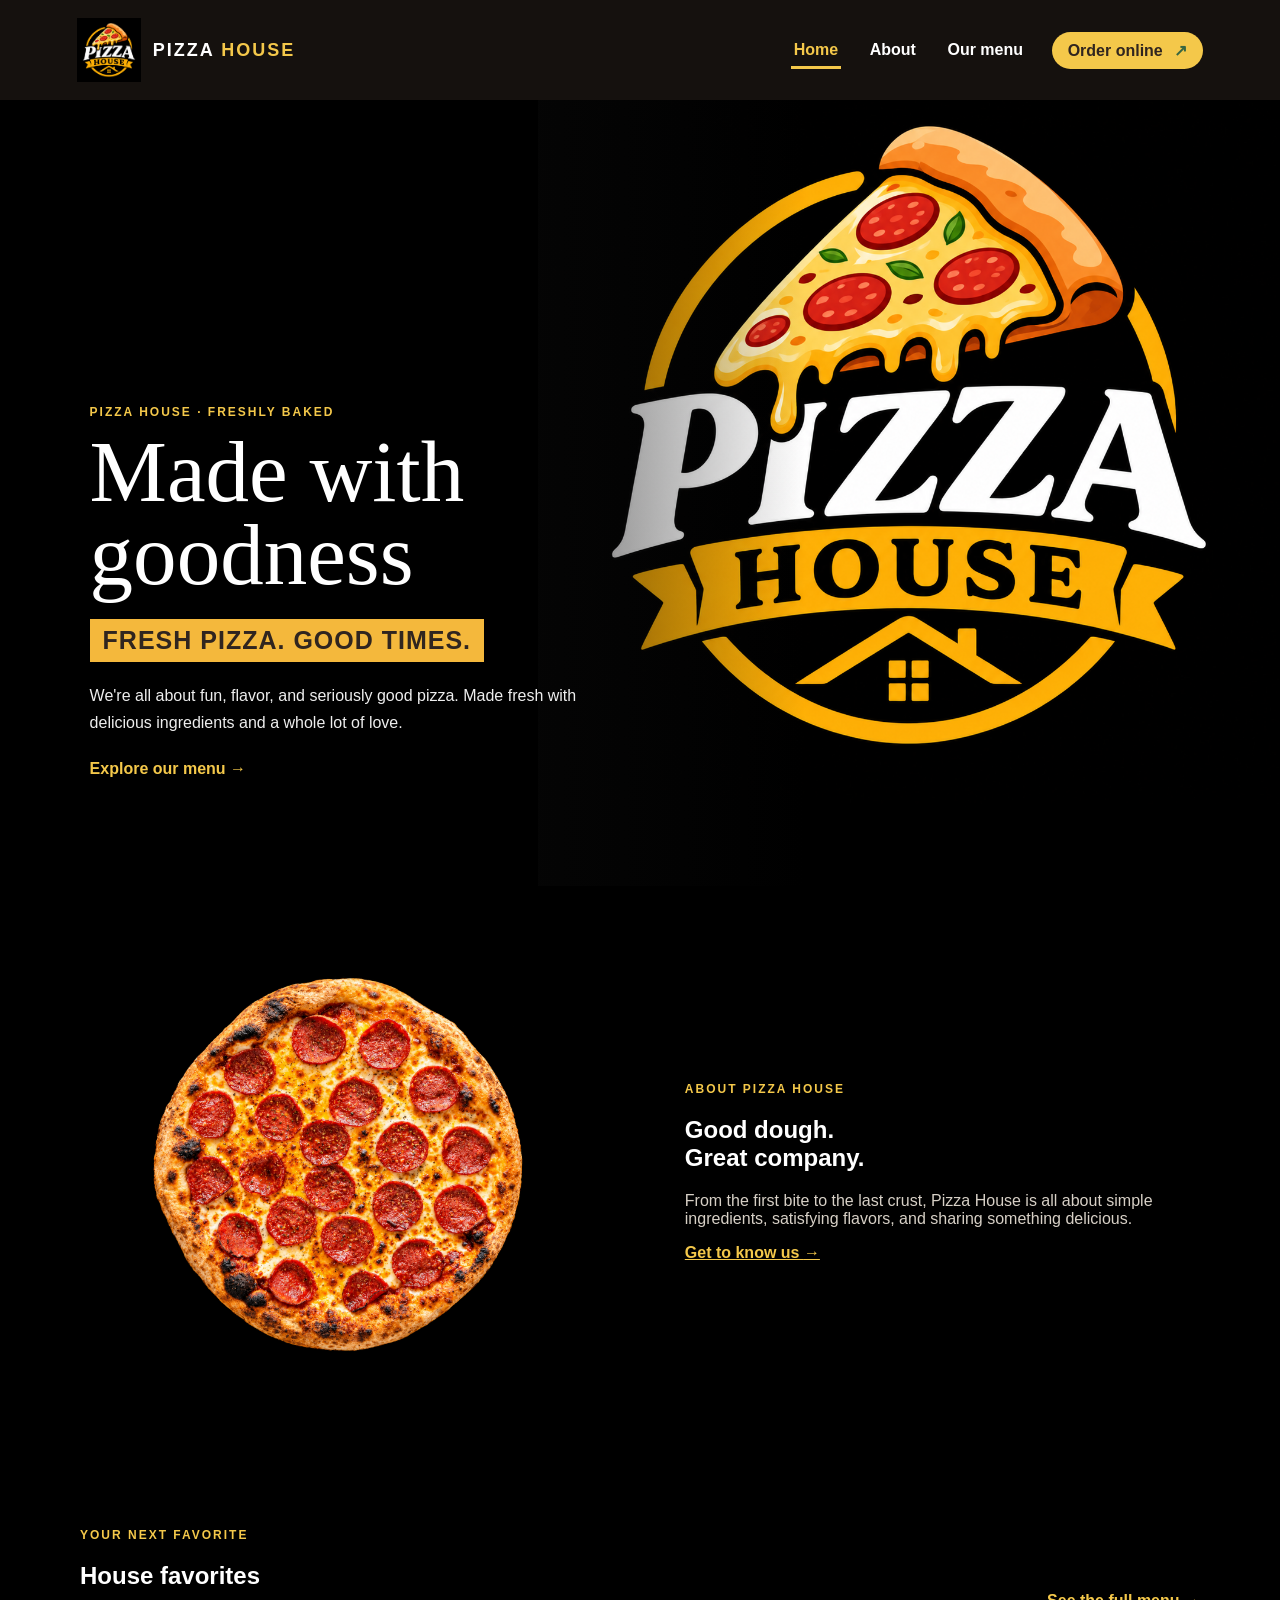
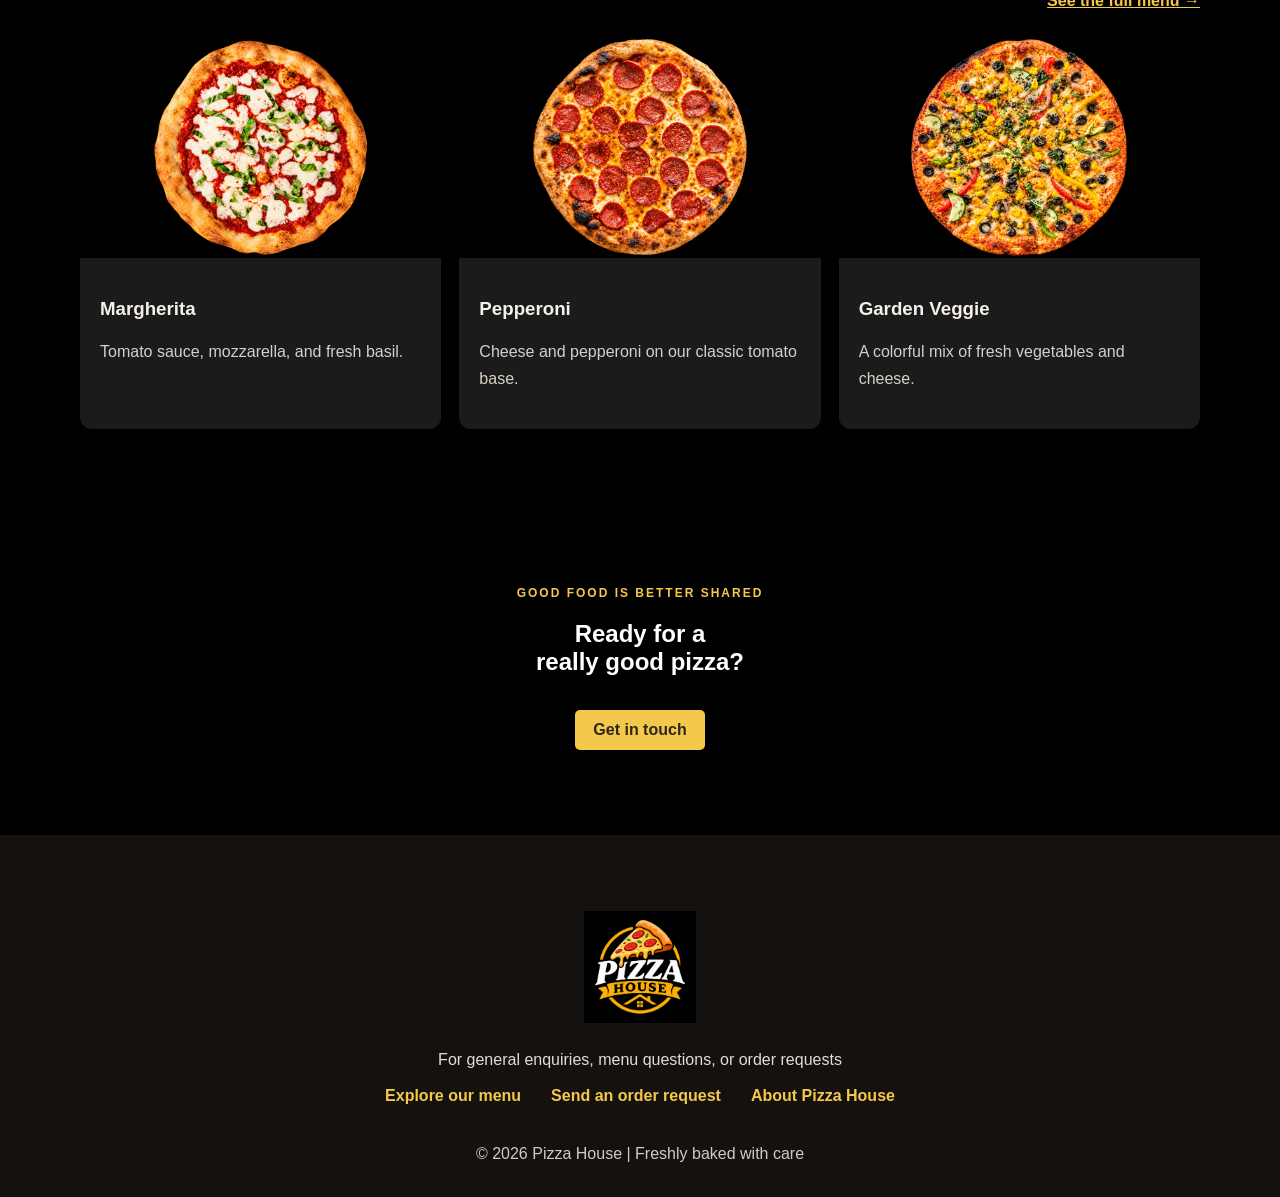
==== index.html @ 0fd10f66 "Add files via upload" ====
<!DOCTYPE html>
<html lang="en">
<head>
    <meta charset="UTF-8">
    <meta name="viewport" content="width=device-width, initial-scale=1.0">
    <title>Pizza House | Home</title>
    <link rel="stylesheet" href="style.css">
</head>
<body class="home-page">
    <header id="top">
        <nav aria-label="Main navigation">
            <a class="brand-logo-link" href="index.html" aria-label="Pizza House home">
                <img class="brand-logo" src="logo.png" alt="Pizza House">
                <span class="brand-name">Pizza <span class="brand-house">House</span></span>
            </a>
            <div class="links">
                <a href="index.html" aria-current="page">Home</a>
                <a href="about.html">About</a>
                <a href="menu.html">Our menu</a>
                <a class="nav-order" href="contact.html">Order online <span aria-hidden="true">&#8599;</span></a>
            </div>
        </nav>
    </header>

    <main>
        <section class="home-hero">
            <div class="hero-copy">
                <p class="eyebrow">PIZZA HOUSE · FRESHLY BAKED</p>
                <h1>Made with<br>goodness</h1>
                <h2 class="hero-highlight">Fresh pizza. Good times.</h2>
                <p>We're all about fun, flavor, and seriously good pizza. Made fresh with delicious ingredients and a whole lot of love.</p>
                <a class="hero-menu-link" href="menu.html">Explore our menu <span aria-hidden="true">→</span></a>
            </div>
            <div class="hero-image-wrap">
                <a class="hero-photo-link" href="menu.html" aria-label="View the Pizza House menu">
                    <img class="hero-photo" src="logo.png" alt="Pizza House logo and fresh pizza branding">
                </a>
            </div>
        </section>

        <section class="home-story">
            <a class="story-photo" href="about.html" aria-label="Learn more about Pizza House">
                <img src="pepperoni.png" alt="Pepperoni pizza fresh from the oven">
            </a>
            <div class="story-copy">
                <p class="eyebrow">ABOUT PIZZA HOUSE</p>
                <h2>Good dough.<br>Great company.</h2>
                <p>From the first bite to the last crust, Pizza House is all about simple ingredients, satisfying flavors, and sharing something delicious.</p>
                <a class="text-link" href="about.html">Get to know us <span aria-hidden="true">→</span></a>
            </div>
        </section>

        <section class="home-favorites">
            <div class="section-heading">
                <div>
                    <p class="eyebrow">YOUR NEXT FAVORITE</p>
                    <h2>House favorites</h2>
                </div>
                <a class="text-link" href="menu.html">See the full menu <span aria-hidden="true">→</span></a>
            </div>
            <div class="cards">
                <article>
                    <img class="food-photo" src="mergherita.png" alt="Margherita pizza with tomato, mozzarella, and fresh basil">
                    <div class="favorite-copy"><h3>Margherita</h3><p>Tomato sauce, mozzarella, and fresh basil.</p></div>
                </article>
                <article>
                    <img class="food-photo" src="pepperoni.png" alt="Pepperoni pizza on a wooden board">
                    <div class="favorite-copy"><h3>Pepperoni</h3><p>Cheese and pepperoni on our classic tomato base.</p></div>
                </article>
                <article>
                    <img class="food-photo" src="garden_veggie.png" alt="Garden veggie pizza topped with colorful vegetables">
                    <div class="favorite-copy"><h3>Garden Veggie</h3><p>A colorful mix of fresh vegetables and cheese.</p></div>
                </article>
            </div>
        </section>

        <section class="home-order">
            <p class="eyebrow">GOOD FOOD IS BETTER SHARED</p>
            <h2>Ready for a<br>really good pizza?</h2>
            <a class="button button-light" href="contact.html">Get in touch</a>
        </section>
    </main>

    <footer class="site-footer">
        <div class="footer-inner">
            <a class="footer-logo" href="index.html" aria-label="Pizza House home"><img src="logo.png" alt="Pizza House"></a>
            <p class="footer-intro">For general enquiries, menu questions, or order requests</p>
            <nav class="footer-links" aria-label="Footer navigation">
                <a href="menu.html">Explore our menu</a>
                <a href="contact.html#contactForm">Send an order request</a>
                <a href="about.html">About Pizza House</a>
            </nav>
            <p class="footer-copyright">&copy; 2026 Pizza House | Freshly baked with care</p>
        </div>
    </footer>
    <script src="script.js"></script>
</body>
</html>
---- style.css ----
:root {
    --color-black: #000;
    --color-dark: #0c0c0c;
    --color-panel: #1b1b1b;
    --color-cream: #f5f1e9;
    --color-gold: #f4c84a;
    --color-gold-bright: #ffdc70;
    --color-border: #62594d;
    --color-footer: #15110e;
}

* {
    box-sizing: border-box;
}

body {
    margin: 0;
    font-family: Arial, sans-serif;
    background: #fff8ed;
    color: #30251f;
    cursor: url("pizza-cursor.svg") 4 4, auto;
}

a,
button,
input[type="submit"],
input[type="button"],
select,
label[for] {
    cursor: url("pizza-cursor.svg") 4 4, pointer;
}

header {
    padding: 18px 6%;
}

nav {
    display: flex;
    justify-content: space-between;
    align-items: center;
    gap: 20px;
    flex-wrap: wrap;
}

nav h2 {
    margin: 0;
}

nav span,
h1 span {
    color: #386641;
}

.links {
    display: flex;
    flex-wrap: wrap;
}

.links a {
    text-decoration: none;
}

.hero {
    padding: 75px 20px;
    text-align: center;
}

.hero h1 {
    margin: 14px 0;
}

.home-hero {
    display: flex;
    justify-content: center;
    align-items: center;
    gap: 40px;
    text-align: left;
}

.hero-copy,
.hero-photo {
    width: min(45%, 520px);
}

.hero-photo {
    height: 340px;
    border-radius: 12px;
    object-fit: cover;
}

.button {
    display: inline-block;
    margin-top: 15px;
    padding: 11px 18px;
    border: 0;
    border-radius: 5px;
    background: #386641;
    color: #fff8ed;
    text-decoration: none;
    cursor: url("pizza-cursor.svg") 4 4, pointer;
}

.button:hover {
    background: #294b30;
}

.section {
    max-width: 1000px;
    margin: auto;
    padding: 45px 20px;
}

.section h2 {
    margin-bottom: 25px;
    text-align: center;
}

.cards {
    display: flex;
    gap: 18px;
}

.cards article {
    flex: 1;
    padding: 18px;
    border-radius: 8px;
    background: #f1e5d3;
}

.cards p,
.section > p {
    color: #604b3e;
    line-height: 1.7;
}

.food-photo {
    width: 100%;
    height: 170px;
    border-radius: 6px;
    object-fit: cover;
}

table {
    width: 100%;
    margin: 20px 0;
    border-collapse: collapse;
}

th,
td {
    padding: 12px;
    border: 1px solid #ddc8ac;
    text-align: left;
}

.menu-photo {
    display: block;
    width: 132px;
    height: 132px;
    aspect-ratio: 1;
    border-radius: 8px;
    object-fit: cover;
    object-position: center;
    background: #000;
}

.menu-photo-contain {
    object-fit: contain;
}

#pizza-menu td:first-child {
    width: 160px;
}

@media (max-width: 650px) {
    .menu-photo {
        width: 88px;
        height: 88px;
    }

    #pizza-menu td:first-child {
        width: 112px;
    }
}

form {
    display: flex;
    max-width: 600px;
    margin: 20px auto;
    flex-direction: column;
    gap: 12px;
}

input,
select,
textarea {
    padding: 10px;
    border: 1px solid #ddc8ac;
    border-radius: 4px;
    background: #fffdf8;
    color: #30251f;
}

textarea {
    min-height: 100px;
}

footer {
    padding: 22px;
    text-align: center;
}

a {
    color: #a83c2e;
}

@media (max-width: 650px) {
    .cards {
        flex-direction: column;
    }

    .home-hero {
        flex-direction: column;
        text-align: center;
    }

    .hero-copy,
    .hero-photo {
        width: 100%;
    }

    .hero-photo {
        height: 250px;
    }

    .hero h1 {
        font-size: 32px;
    }

    nav {
        flex-direction: column;
    }

    .links {
        justify-content: center;
    }
}

/* Pizza House shared dark-and-gold theme */
body {
    background: var(--color-black);
    color: var(--color-cream);
}

header {
    position: relative;
    z-index: 5;
    background: var(--color-footer);
    color: #fff;
}

nav h2 {
    color: #fff;
    font-size: 24px;
    letter-spacing: 4px;
    text-transform: uppercase;
}

nav h2 span,
h1 span {
    color: #f4c84a;
}

.links {
    align-items: center;
    gap: clamp(14px, 2vw, 30px);
}

.links a {
    color: #fff;
    font-weight: 700;
}

.links a:hover {
    color: #f4c84a;
}

.links .nav-order {
    padding: 9px 16px;
    border-radius: 30px;
    background: #f4c84a;
    color: #30251f;
}

.nav-order span {
    margin-left: 7px;
}

.hero,
.home-hero,
.services-hero {
    background: #000;
    color: #fff;
}

.hero h1,
.home-hero h1,
.services-hero h1 {
    font-family: "Segoe Script", "Brush Script MT", "URW Chancery L", cursive;
    font-size: clamp(58px, 6.8vw, 96px);
    font-weight: 400;
    line-height: 0.95;
    letter-spacing: 0;
}

.hero h1 span {
    color: #f4c84a;
}

.hero p,
.eyebrow {
    color: #f4c84a;
}

.section,
.home-story,
.home-favorites,
.home-order {
    background: transparent;
    color: #f5f1e9;
}

.section h2,
.home-story h2,
.home-favorites h2,
.home-order h2 {
    color: #fff;
}

.section > p,
.story-copy > p:not(.eyebrow),
.cards p,
.favorite-copy p {
    color: #d7d0c6;
}

.cards article {
    background: var(--color-panel);
}

.button,
.home-page .button {
    background: var(--color-gold);
    color: #30251f;
    font-weight: 800;
}

.button:hover,
.home-page .button:hover {
    background: var(--color-gold-bright);
}

table {
    color: #f5f1e9;
}

th {
    background: #30251f;
    color: #f4c84a;
}

td {
    background: #1b1b1b;
    color: #f5f1e9;
}

th,
td {
    border-color: #62594d;
}

input,
select,
textarea {
    border-color: #62594d;
    background: #1b1b1b;
    color: #f5f1e9;
}

footer {
    background: #0c0c0c;
    color: #d7d0c6;
}

a:not(.links a):not(.button) {
    color: #f4c84a;
}

/* Homepage photo-led hero and page sections */
.home-page header {
    position: absolute;
    top: 0;
    left: 0;
    width: 100%;
    background: transparent;
}

.home-page .home-hero {
    position: relative;
    display: block;
    min-height: max(700px, 100svh);
    padding: 0;
    overflow: hidden;
    text-align: left;
}

.home-page .hero-image-wrap {
    position: absolute;
    inset: 0 0 0 auto;
    width: 58%;
    height: 100%;
}

.home-page .hero-image-wrap::after {
    position: absolute;
    inset: 0;
    background: linear-gradient(90deg, rgba(8, 8, 8, 0.55), transparent 36%);
    content: "";
}

.home-page .hero-photo {
    width: 100%;
    height: 100%;
    border: 0;
    border-radius: 0;
    box-shadow: none;
    object-fit: cover;
}

.home-page .hero-copy {
    position: absolute;
    z-index: 2;
    bottom: 12%;
    left: max(7%, calc((100% - 1180px) / 2));
    width: min(62%, 800px);
}

.home-page .hero-copy h1 {
    margin: 0 0 22px;
    color: #fff;
    font-size: clamp(58px, 6.8vw, 96px);
}

.home-page .hero-copy .hero-highlight,
.services-hero-copy .hero-highlight {
    display: table;
    max-width: 100%;
    margin: 0 0 20px;
    padding: 7px 13px;
    background: #f4b83c;
    color: #30251f;
    font-size: clamp(16px, 2vw, 25px);
    font-weight: 900;
    letter-spacing: 1px;
    text-transform: uppercase;
}

.services-hero-copy .hero-highlight {
    margin-right: auto;
    margin-left: auto;
}

.home-page .hero-copy > p:not(.eyebrow),
.services-hero-copy > p:not(.eyebrow) {
    max-width: 510px;
    color: #eee;
    line-height: 1.7;
}

.services-hero-copy > p:not(.eyebrow) {
    margin-right: auto;
    margin-left: auto;
}

.hero-menu-link {
    display: inline-block;
    margin-top: 8px;
    color: #f4c84a;
    font-weight: 800;
    text-decoration: none;
}

.home-page .home-story {
    display: grid;
    grid-template-columns: 1fr 1fr;
    align-items: center;
    gap: 8%;
    max-width: 1180px;
    margin: auto;
    padding: 90px 30px;
}

.about-story {
    display: flex;
    flex-direction: column;
    align-items: center;
    gap: 32px;
    max-width: 1180px;
    margin: auto;
    padding: 70px 30px 30px;
    text-align: center;
}

.about-story .story-photo {
    width: min(100%, 760px);
}

.about-story .story-copy {
    width: min(100%, 680px);
}

.about-story h2 {
    color: #fff;
}

.about-story .story-copy > p:not(.eyebrow) {
    color: #d7d0c6;
    line-height: 1.7;
}

.story-photo img {
    display: block;
    width: 100%;
    height: 380px;
    border-radius: 12px;
    object-fit: cover;
}

.home-page .home-favorites {
    max-width: 1180px;
    margin: auto;
    padding: 70px 30px;
}

.section-heading {
    display: flex;
    justify-content: space-between;
    align-items: end;
    gap: 20px;
    margin-bottom: 28px;
}

.home-page .cards article {
    padding: 0;
    overflow: hidden;
    border-radius: 12px;
    background: #1b1b1b;
}

.home-page .food-photo {
    height: 220px;
    border-radius: 0;
}

.favorite-copy {
    padding: 17px 20px 20px;
}

.home-order {
    padding: 75px 20px 85px;
    text-align: center;
}

.home-order .eyebrow,
.home-page .eyebrow,
.services-hero .eyebrow {
    color: #f4c84a;
    font-size: 12px;
    font-weight: 800;
    letter-spacing: 2px;
}

.home-page .text-link {
    color: #fff;
    font-weight: 700;
}

/* Menu page hero */
body.menu-page header {
    position: absolute;
    top: 0;
    left: 0;
    width: 100%;
    background: transparent;
}

.services-hero {
    position: relative;
    display: flex;
    min-height: max(700px, 100svh);
    align-items: center;
    overflow: hidden;
}

.services-hero-copy {
    position: relative;
    z-index: 2;
    width: min(100%, 850px);
    margin: 0 auto;
    padding: 170px 28px 90px;
    text-align: center;
}

.services-hero-copy h1 {
    margin: 0 0 22px;
}

#pizza-menu {
    scroll-margin-top: 24px;
}

@media (max-width: 700px) {
    .home-page nav,
    body.menu-page nav {
        align-items: flex-start;
        flex-direction: column;
    }

    .home-page .links,
    body.menu-page .links {
        justify-content: flex-start;
    }

    .home-page .hero-image-wrap {
        top: 160px;
        width: 100%;
        height: 48%;
    }

    .home-page .hero-image-wrap::after {
        background: linear-gradient(180deg, transparent 25%, #090909 100%);
    }

    .home-page .hero-copy {
        right: 22px;
        bottom: 42px;
        left: 22px;
        width: auto;
    }

    .home-page .hero-copy h1,
    .services-hero-copy h1,
    .hero h1 {
        font-size: clamp(52px, 15vw, 72px);
    }

    .home-page .home-story {
        grid-template-columns: 1fr;
        gap: 28px;
        padding: 60px 24px;
    }

    .about-story {
        gap: 28px;
        padding: 60px 24px 24px;
    }

    .home-page .home-favorites {
        padding: 55px 24px;
    }

    .section-heading {
        align-items: start;
        flex-direction: column;
    }

    body.menu-page header {
        padding: 18px 22px;
    }

    .services-hero {
        min-height: max(760px, 100svh);
    }

    .services-hero-copy {
        width: 100%;
        padding: 180px 22px 60px;
    }

    .services-hero-copy .hero-highlight {
        font-size: 16px;
    }
}

/* Shared dark footer inspired by the reference layout. */
.site-footer {
    padding: 76px 24px 34px;
    background: var(--color-footer);
    color: #f5f1eb;
    text-align: center;
}

.footer-inner {
    width: min(100%, 1100px);
    margin: 0 auto;
}

.footer-logo {
    display: inline-flex;
    width: 112px;
    height: 112px;
    align-items: center;
    justify-content: center;
}

.footer-logo img {
    display: block;
    width: 100%;
    height: 100%;
    object-fit: contain;
}

.footer-intro {
    margin: 24px 0 18px;
    color: #e5ddd4;
}

.footer-links {
    display: flex;
    justify-content: center;
    flex-wrap: wrap;
    gap: 14px 30px;
    margin: 0 auto 40px;
}

.footer-links a {
    color: #ffb33f;
    font-weight: 700;
    text-decoration: none;
}

.footer-links a:hover,
.footer-links a:focus-visible {
    color: #fff;
    text-decoration: underline;
}

.footer-copyright {
    margin: 0;
    color: #d3cbc3;
}

.footer-contact-details {
    margin: 0 auto 34px;
}

.contact-numbers {
    display: flex;
    justify-content: center;
    flex-wrap: wrap;
    gap: 10px 24px;
    margin-top: 14px;
}

.contact-numbers a,
.footer-contact-details > a {
    color: #ffb33f;
    font-weight: 700;
    text-decoration: none;
}

.contact-numbers a:hover,
.contact-numbers a:focus-visible,
.footer-contact-details > a:hover,
.footer-contact-details > a:focus-visible {
    color: #fff;
    text-decoration: underline;
}

.back-to-top {
    position: fixed;
    right: 24px;
    bottom: 24px;
    z-index: 1100;
    display: grid;
    width: 54px;
    height: 54px;
    place-items: center;
    border-radius: 50%;
    background: #fff;
    color: #f3a51b;
    font-size: 25px;
    text-decoration: none;
    box-shadow: 0 3px 14px #0005;
}

.back-to-top:hover,
.back-to-top:focus-visible {
    background: #f4c84a;
    color: #17120c;
}

@media (max-width: 600px) {
    .site-footer { padding: 54px 20px 28px; }
    .footer-links { flex-direction: column; gap: 16px; margin-bottom: 32px; }
    .back-to-top { right: 16px; bottom: 16px; width: 48px; height: 48px; }
}

.home-page .hero-photo,
.home-page .story-photo img,
.home-page .food-photo {
    object-fit: contain;
    object-position: center;
    background: #000;
}

.hero-photo-link {
    display: block;
    width: 100%;
    height: 100%;
}

.story-photo {
    display: block;
}

.experience-list {
    max-width: 760px;
    margin: 0 auto 38px;
    padding-left: 0;
    list-style-position: inside;
    color: #d7d0c6;
    line-height: 1.8;
    text-align: center;
}

.about-content {
    text-align: center;
}

.about-content > p {
    max-width: 900px;
    margin-right: auto;
    margin-left: auto;
}

.external-link-note {
    text-align: center;
}

.checkbox-label {
    display: flex;
    align-items: center;
    gap: 8px;
}

.time-picker-control {
    display: flex;
    gap: 8px;
}

.time-picker-control input {
    flex: 1;
}

.time-picker-control input {
    color-scheme: dark;
}

input[type="date"] {
    color-scheme: light;
}

input[type="date"]::-webkit-calendar-picker-indicator {
    filter: brightness(0) invert(1);
    opacity: 1;
}

.pizza-options {
    display: grid;
    gap: 8px;
    margin: 0;
    padding: 12px;
    border: 1px solid #62594d;
    border-radius: 4px;
    text-align: left;
}

.pizza-option {
    display: grid;
    grid-template-columns: auto 1fr 72px;
    align-items: center;
    gap: 10px;
    padding: 7px 4px;
}

.pizza-quantity {
    width: 72px;
    padding: 7px;
}

.sr-only {
    position: absolute;
    width: 1px;
    height: 1px;
    padding: 0;
    overflow: hidden;
    clip: rect(0, 0, 0, 0);
    white-space: nowrap;
    border: 0;
}

.field-help {
    color: #d7d0c6;
    font-size: 0.85rem;
}

.form-status {
    min-height: 1.4em;
    margin: 0;
    color: var(--color-gold);
    font-weight: 700;
    text-align: center;
}

.confirmation-section {
    min-height: 360px;
    text-align: center;
}

.order-summary {
    max-width: 760px;
    margin: 24px auto 30px;
    padding: 18px;
    border: 1px solid #62594d;
    border-radius: 8px;
    color: #f5f1e9;
    line-height: 1.8;
}

.receipt-modal {
    position: fixed;
    inset: 0;
    z-index: 2000;
    display: grid;
    place-items: center;
    padding: 20px;
    background: rgba(0, 0, 0, 0.78);
}

.receipt-modal[hidden] {
    display: none;
}

.receipt-card {
    position: relative;
    width: min(100%, 460px);
    padding: 32px 28px 28px;
    border: 1px solid #62594d;
    border-radius: 10px;
    background: #1b1b1b;
    color: #f5f1e9;
    text-align: center;
    box-shadow: 0 18px 60px rgba(0, 0, 0, 0.5);
}

.receipt-card h2 {
    margin-top: 0;
}

.receipt-close {
    position: absolute;
    top: 10px;
    right: 14px;
    border: 0;
    background: transparent;
    color: #fff;
    font-size: 28px;
    cursor: pointer;
}

.receipt-details {
    margin: 20px 0 24px;
    padding: 16px;
    border-top: 1px dashed #62594d;
    border-bottom: 1px dashed #62594d;
    line-height: 1.8;
    text-align: left;
}

.receipt-line {
    display: flex;
    justify-content: space-between;
    gap: 20px;
}

.receipt-total {
    margin-top: 12px;
    padding-top: 12px;
    border-top: 1px solid #62594d;
    color: #f4c84a;
    font-size: 1.15rem;
    font-weight: 800;
}

.receipt-actions {
    display: flex;
    justify-content: center;
    gap: 12px;
    flex-wrap: wrap;
}

.button-secondary {
    background: transparent;
    color: #f5f1e9;
    border: 1px solid #62594d;
}

.button-secondary:hover,
.button-secondary:focus-visible {
    background: #30251f;
}

@media (max-width: 700px) {
    .section {
        padding: 45px 18px;
    }

    table {
        display: block;
        overflow-x: auto;
        white-space: nowrap;
    }

    th,
    td {
        padding: 9px;
    }

    .home-page .hero-photo-link {
        height: 100%;
    }
}

/* Shared logo and tab-style page navigation */
.brand-logo-link {
    display: inline-flex;
    flex: 0 0 auto;
    align-items: center;
    gap: 12px;
    text-decoration: none;
}

.brand-logo {
    display: block;
    width: 64px;
    height: 64px;
    object-fit: contain;
}

.brand-name {
    color: #fff;
    font-size: 18px;
    font-weight: 800;
    letter-spacing: 2px;
    text-transform: uppercase;
    white-space: nowrap;
}

.brand-name .brand-house {
    color: #f4c84a;
}

.links a:not(.nav-order) {
    display: inline-block;
    padding: 9px 3px 7px;
    border-bottom: 3px solid transparent;
    transition: color 160ms ease, border-color 160ms ease;
}

.links a[aria-current="page"]:not(.nav-order) {
    border-bottom-color: #f4c84a;
    color: #f4c84a;
}

.links .nav-order[aria-current="page"] {
    box-shadow: 0 0 0 3px rgba(244, 200, 74, 0.35);
}

.links a:focus-visible,
.brand-logo-link:focus-visible {
    outline: 2px solid #fff;
    outline-offset: 4px;
}

/* Keep the site navigation visible while the page scrolls. */
header {
    position: sticky;
    top: 0;
    z-index: 1000;
}

body.home-page header,
body.menu-page header {
    position: sticky;
    top: 0;
    margin-bottom: -114px;
    background: var(--color-footer);
}

@media (max-width: 700px) {
    body.home-page header,
    body.menu-page header {
        margin-bottom: -150px;
    }

    .brand-logo {
        width: 58px;
        height: 58px;
    }

    .links a:not(.nav-order) {
        padding-top: 8px;
        padding-bottom: 7px;
    }
}
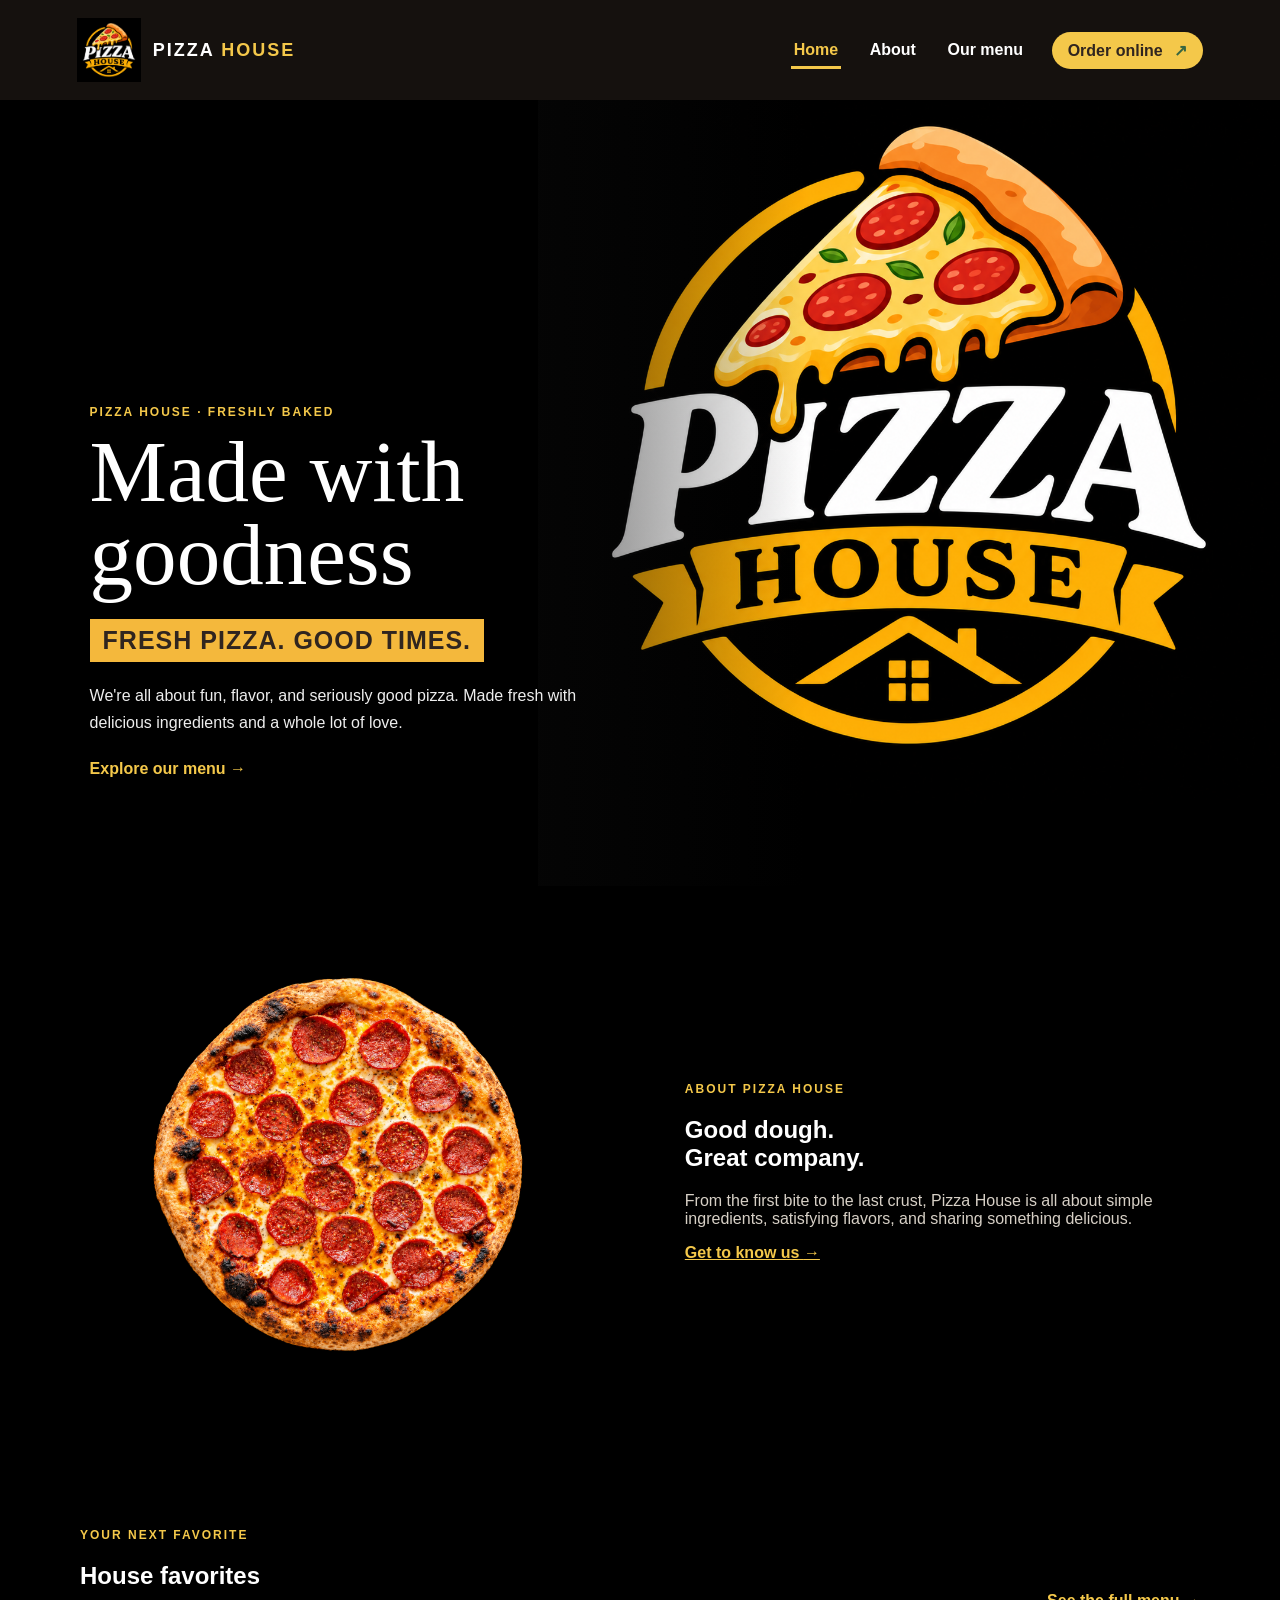
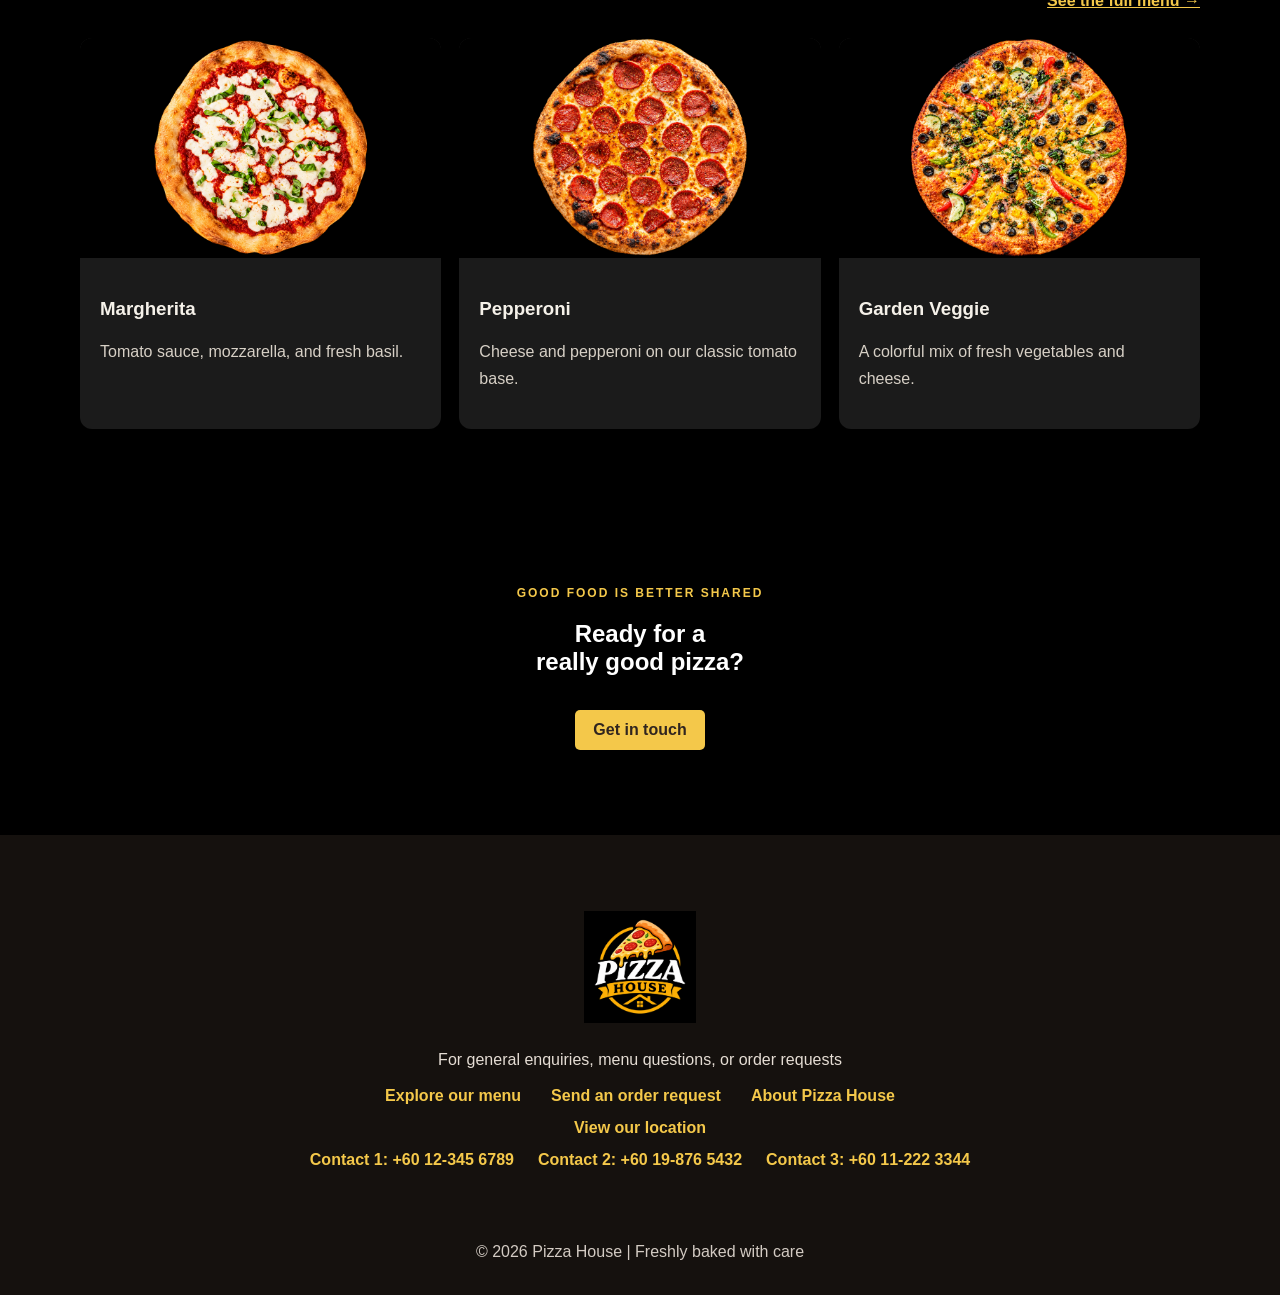
==== commit 989ad29a: "hadfgkh" ====
--- a/index.html
+++ b/index.html
@@ -89,6 +89,14 @@
                 <a href="menu.html">Explore our menu</a>
                 <a href="contact.html#contactForm">Send an order request</a>
                 <a href="about.html">About Pizza House</a>
+             <div class="footer-contact-details">
+                <a href="https://www.google.com/maps/place/National+Defence+University+of+Malaysia/@3.0527284,101.7234116,17z/data=!3m1!4b1!4m6!3m5!1s0x31cc357ad56c0001:0x3d5c81a579c4ae1d!8m2!3d3.0527284!4d101.7234116!16s%2Fm%2F047q4g_?entry=ttu&g_ep=EgoyMDI2MTExOC4xIKXMDSoASAFQAw%3D%3D" target="_blank" rel="noopener noreferrer">View our location</a>
+                <div class="contact-numbers">
+                    <a href="tel:+60123456789">Contact 1: +60 12-345 6789</a>
+                    <a href="tel:+60198765432">Contact 2: +60 19-876 5432</a>
+                    <a href="tel:+60112223344">Contact 3: +60 11-222 3344</a>
+                </div>
+            </div>
             </nav>
             <p class="footer-copyright">&copy; 2026 Pizza House | Freshly baked with care</p>
         </div>
